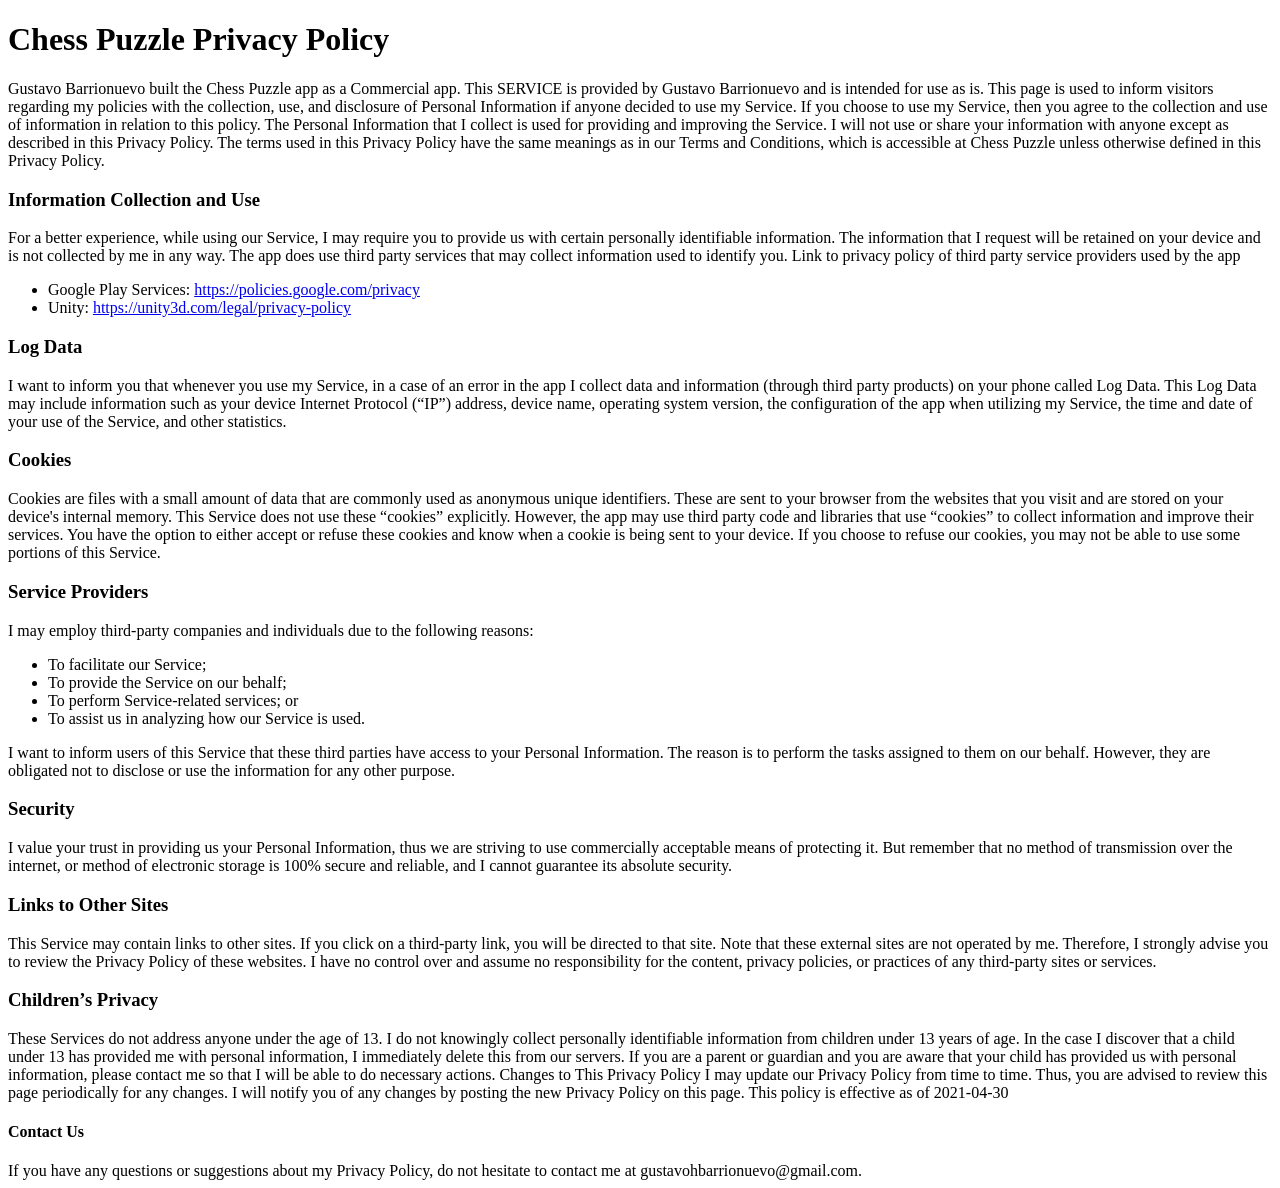
==== chess-puzzle/privacy-policy.html @ 362a65b8 "Create privacy-policy.html" ====
<!DOCTYPE HTML>

<html lang=en>
 <head>
  <meta charset="utf-8" />

  <title>Chess Puzzle - Privacy Policy</title>

  <link rel="stylesheet" href="css/style.css" media="all" type="text/css">

  </head>

 <body>

   <header>
    <h1>Chess Puzzle Privacy Policy</h1>
    </header>


    <article>

     <section>
    Gustavo Barrionuevo built the Chess Puzzle app as a Commercial app. This SERVICE is provided by Gustavo Barrionuevo and is intended for use as is.

    This page is used to inform visitors regarding my policies with the collection, use, and disclosure of Personal Information if anyone decided to use my Service.

    If you choose to use my Service, then you agree to the collection and use of information in relation to this policy. The Personal Information that I collect is used for providing and improving the Service. I will not use or share your information with anyone except as described in this Privacy Policy.

    The terms used in this Privacy Policy have the same meanings as in our Terms and Conditions, which is accessible at Chess Puzzle unless otherwise defined in this Privacy Policy.

     </section>


    <section>

     <h1 id="collection">Information Collection and Use</h1>


     For a better experience, while using our Service, I may require you to provide us with certain personally identifiable information. The information that I request will be retained on your device and is not collected by me in any way.

     The app does use third party services that may collect information used to identify you.

     Link to privacy policy of third party service providers used by the app

     <ul>
       <li>Google Play Services: <a href="https://policies.google.com/privacy">https://policies.google.com/privacy</a> </li>
       <li>Unity: <a href="https://unity3d.com/legal/privacy-policy">https://unity3d.com/legal/privacy-policy</a></li>
     </ul>

     </section>

    <section>

     <h1 id="log">Log Data</h1>


     I want to inform you that whenever you use my Service, in a case of an error in the app I collect data and information (through third party products) on your phone called Log Data. This Log Data may include information such as your device Internet Protocol (“IP”) address, device name, operating system version, the configuration of the app when utilizing my Service, the time and date of your use of the Service, and other statistics.


     </section>

    <section>

     <h1 id="cookies">Cookies</h1>

     Cookies are files with a small amount of data that are commonly used as anonymous unique identifiers. These are sent to your browser from the websites that you visit and are stored on your device's internal memory.
This Service does not use these “cookies” explicitly. However, the app may use third party code and libraries that use “cookies” to collect information and improve their services. You have the option to either accept or refuse these cookies and know when a cookie is being sent to your device. If you choose to refuse our cookies, you may not be able to use some portions of this Service.

     </section>

    <section>

     <h1 id="service-providers">Service Providers</h1>

     I may employ third-party companies and individuals due to the following reasons:

     <ul>
       <li>To facilitate our Service; </li>
       <li>To provide the Service on our behalf;</a></li>
       <li>To perform Service-related services; or</li>
       <li>To assist us in analyzing how our Service is used.</li>
     </ul>

     I want to inform users of this Service that these third parties have access to your Personal Information. The reason is to perform the tasks assigned to them on our behalf. However, they are obligated not to disclose or use the information for any other purpose.

     </section>

     <section>

      <h1 id="security">Security</h1>

I value your trust in providing us your Personal Information, thus we are striving to use commercially acceptable means of protecting it. But remember that no method of transmission over the internet, or method of electronic storage is 100% secure and reliable, and I cannot guarantee its absolute security.

      </section>

      <section>

       <h1 id="links">Links to Other Sites</h1>

This Service may contain links to other sites. If you click on a third-party link, you will be directed to that site. Note that these external sites are not operated by me. Therefore, I strongly advise you to review the Privacy Policy of these websites. I have no control over and assume no responsibility for the content, privacy policies, or practices of any third-party sites or services.
       </section>

       <section>

        <h1 id="children">Children’s Privacy</h1>

        These Services do not address anyone under the age of 13. I do not knowingly collect personally identifiable information from children under 13 years of age. In the case I discover that a child under 13 has provided me with personal information, I immediately delete this from our servers. If you are a parent or guardian and you are aware that your child has provided us with personal information, please contact me so that I will be able to do necessary actions.
        Changes to This Privacy Policy
        I may update our Privacy Policy from time to time. Thus, you are advised to review this page periodically for any changes. I will notify you of any changes by posting the new Privacy Policy on this page.
        This policy is effective as of 2021-04-30


        <section>

         <h1 id="contact">Contact Us</h1>

        If you have any questions or suggestions about my Privacy Policy, do not hesitate to contact me at gustavohbarrionuevo@gmail.com.


    </article>

  </body>

 </html>
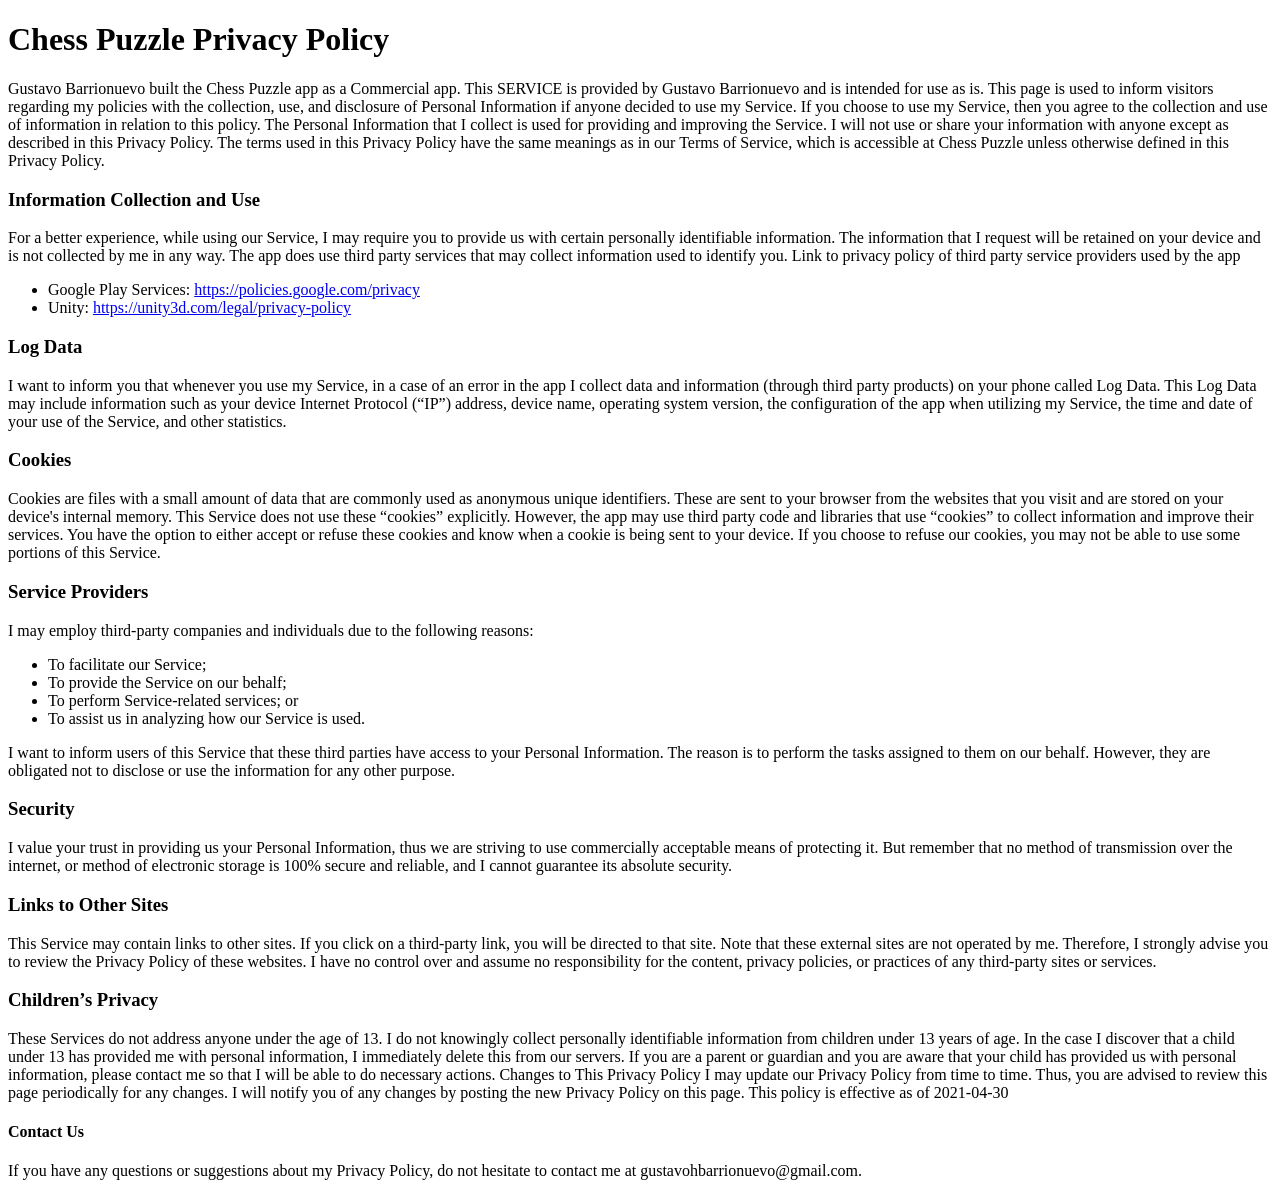
==== commit 755ca98b: "Update privacy-policy.html" ====
--- a/chess-puzzle/privacy-policy.html
+++ b/chess-puzzle/privacy-policy.html
@@ -26,7 +26,7 @@
 
     If you choose to use my Service, then you agree to the collection and use of information in relation to this policy. The Personal Information that I collect is used for providing and improving the Service. I will not use or share your information with anyone except as described in this Privacy Policy.
 
-    The terms used in this Privacy Policy have the same meanings as in our Terms and Conditions, which is accessible at Chess Puzzle unless otherwise defined in this Privacy Policy.
+    The terms used in this Privacy Policy have the same meanings as in our Terms of Service, which is accessible at Chess Puzzle unless otherwise defined in this Privacy Policy.
 
      </section>
 
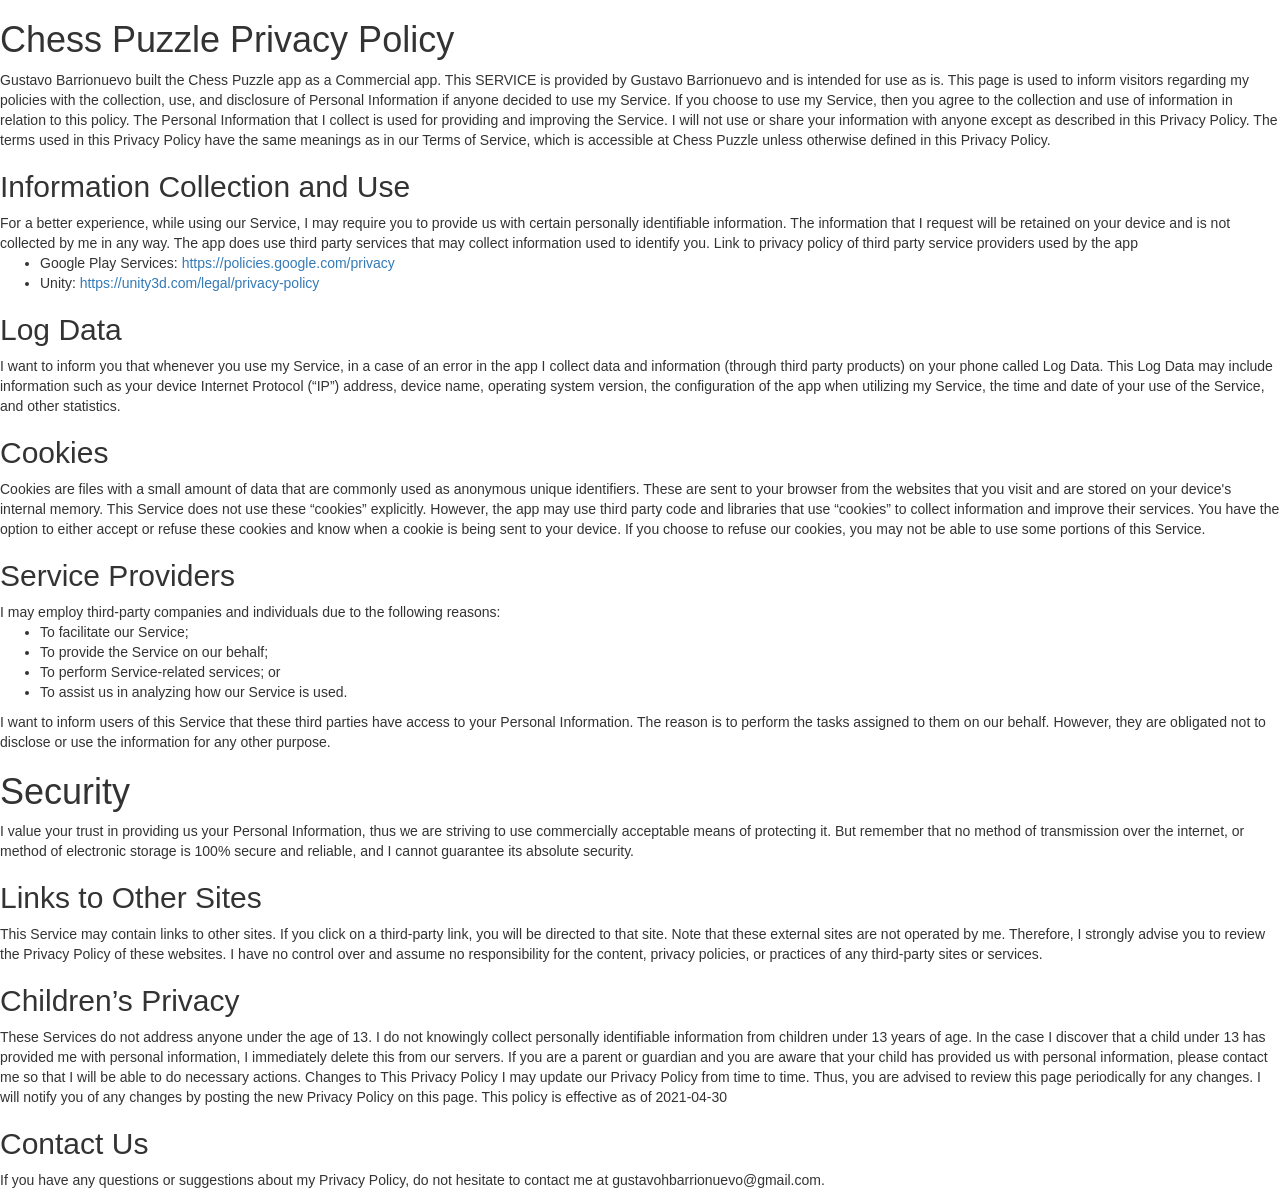
==== commit fa6b3114: "Update privacy-policy.html" ====
--- a/chess-puzzle/privacy-policy.html
+++ b/chess-puzzle/privacy-policy.html
@@ -5,8 +5,10 @@
   <meta charset="utf-8" />
 
   <title>Chess Puzzle - Privacy Policy</title>
-
-  <link rel="stylesheet" href="css/style.css" media="all" type="text/css">
+  <meta name="viewport" content="width=device-width, initial-scale=1">
+    <link rel="stylesheet" href="https://maxcdn.bootstrapcdn.com/bootstrap/3.4.1/css/bootstrap.min.css">
+    <script src="https://ajax.googleapis.com/ajax/libs/jquery/3.5.1/jquery.min.js"></script>
+    <script src="https://maxcdn.bootstrapcdn.com/bootstrap/3.4.1/js/bootstrap.min.js"></script>
 
   </head>
 
@@ -33,7 +35,7 @@
 
     <section>
 
-     <h1 id="collection">Information Collection and Use</h1>
+     <h2 id="collection">Information Collection and Use</h2>
 
 
      For a better experience, while using our Service, I may require you to provide us with certain personally identifiable information. The information that I request will be retained on your device and is not collected by me in any way.
@@ -51,7 +53,7 @@
 
     <section>
 
-     <h1 id="log">Log Data</h1>
+     <h2 id="log">Log Data</h2>
 
 
      I want to inform you that whenever you use my Service, in a case of an error in the app I collect data and information (through third party products) on your phone called Log Data. This Log Data may include information such as your device Internet Protocol (“IP”) address, device name, operating system version, the configuration of the app when utilizing my Service, the time and date of your use of the Service, and other statistics.
@@ -61,7 +63,7 @@
 
     <section>
 
-     <h1 id="cookies">Cookies</h1>
+     <h2 id="cookies">Cookies</h2>
 
      Cookies are files with a small amount of data that are commonly used as anonymous unique identifiers. These are sent to your browser from the websites that you visit and are stored on your device's internal memory.
 This Service does not use these “cookies” explicitly. However, the app may use third party code and libraries that use “cookies” to collect information and improve their services. You have the option to either accept or refuse these cookies and know when a cookie is being sent to your device. If you choose to refuse our cookies, you may not be able to use some portions of this Service.
@@ -70,7 +72,7 @@
 
     <section>
 
-     <h1 id="service-providers">Service Providers</h1>
+     <h2 id="service-providers">Service Providers</h2>
 
      I may employ third-party companies and individuals due to the following reasons:
 
@@ -95,14 +97,14 @@
 
       <section>
 
-       <h1 id="links">Links to Other Sites</h1>
+       <h2 id="links">Links to Other Sites</h2>
 
 This Service may contain links to other sites. If you click on a third-party link, you will be directed to that site. Note that these external sites are not operated by me. Therefore, I strongly advise you to review the Privacy Policy of these websites. I have no control over and assume no responsibility for the content, privacy policies, or practices of any third-party sites or services.
        </section>
 
        <section>
 
-        <h1 id="children">Children’s Privacy</h1>
+        <h2 id="children">Children’s Privacy</h2>
 
         These Services do not address anyone under the age of 13. I do not knowingly collect personally identifiable information from children under 13 years of age. In the case I discover that a child under 13 has provided me with personal information, I immediately delete this from our servers. If you are a parent or guardian and you are aware that your child has provided us with personal information, please contact me so that I will be able to do necessary actions.
         Changes to This Privacy Policy
@@ -112,7 +114,7 @@
 
         <section>
 
-         <h1 id="contact">Contact Us</h1>
+         <h2 id="contact">Contact Us</h2>
 
         If you have any questions or suggestions about my Privacy Policy, do not hesitate to contact me at gustavohbarrionuevo@gmail.com.
 
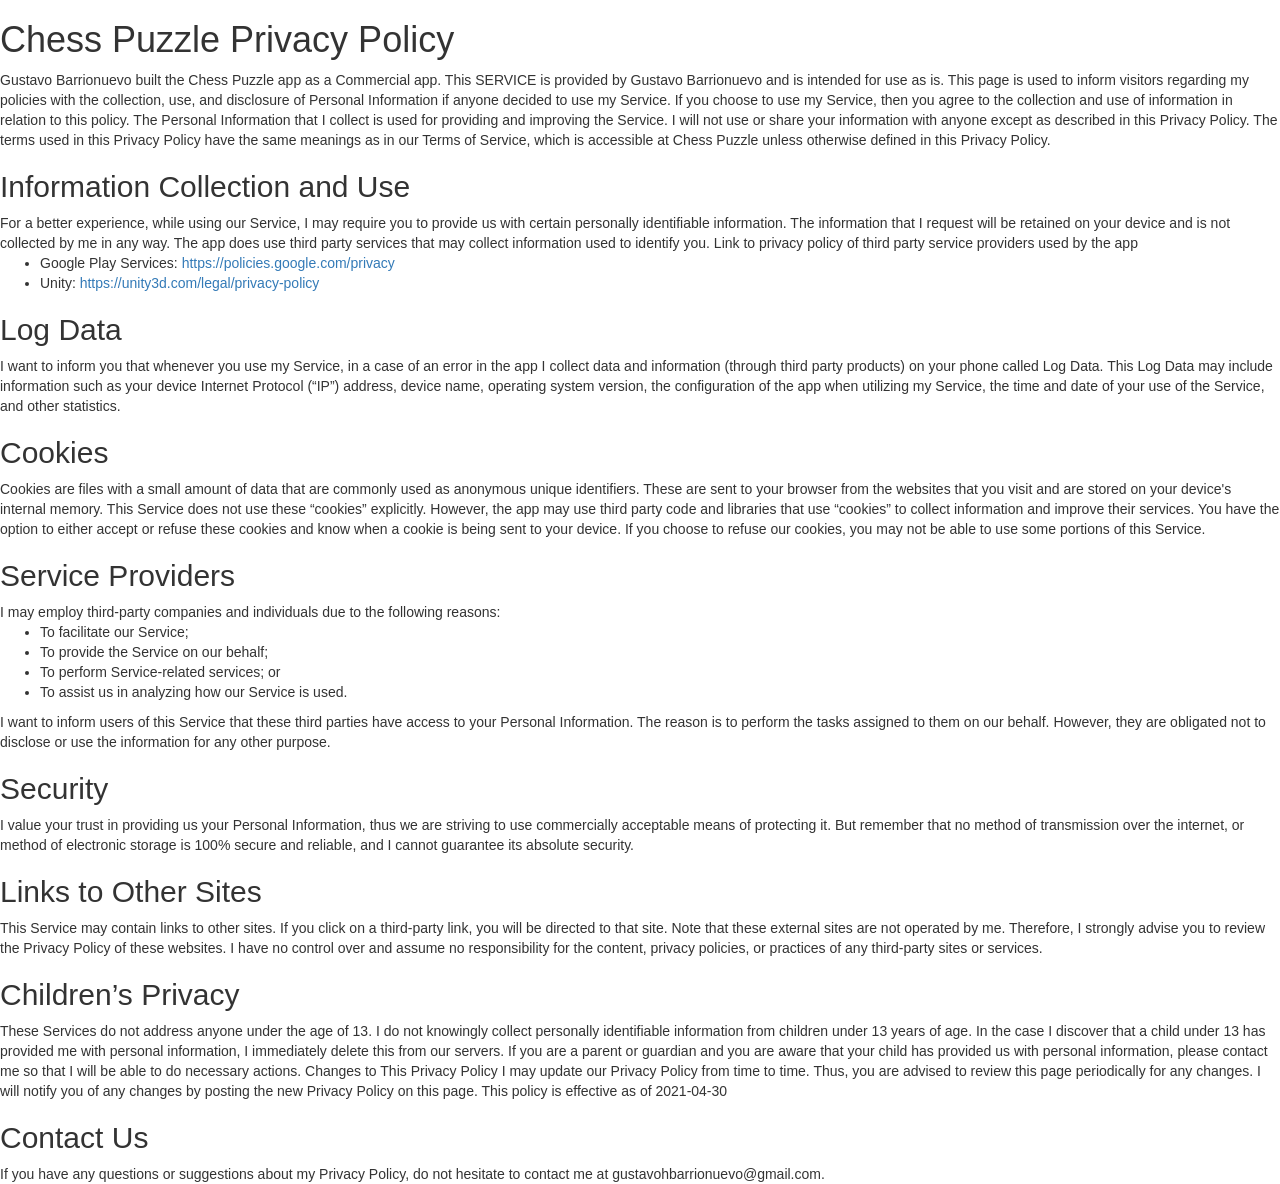
==== commit 4426fbef: "Update privacy-policy.html" ====
--- a/chess-puzzle/privacy-policy.html
+++ b/chess-puzzle/privacy-policy.html
@@ -89,7 +89,7 @@
 
      <section>
 
-      <h1 id="security">Security</h1>
+      <h2 id="security">Security</h2>
 
 I value your trust in providing us your Personal Information, thus we are striving to use commercially acceptable means of protecting it. But remember that no method of transmission over the internet, or method of electronic storage is 100% secure and reliable, and I cannot guarantee its absolute security.
 
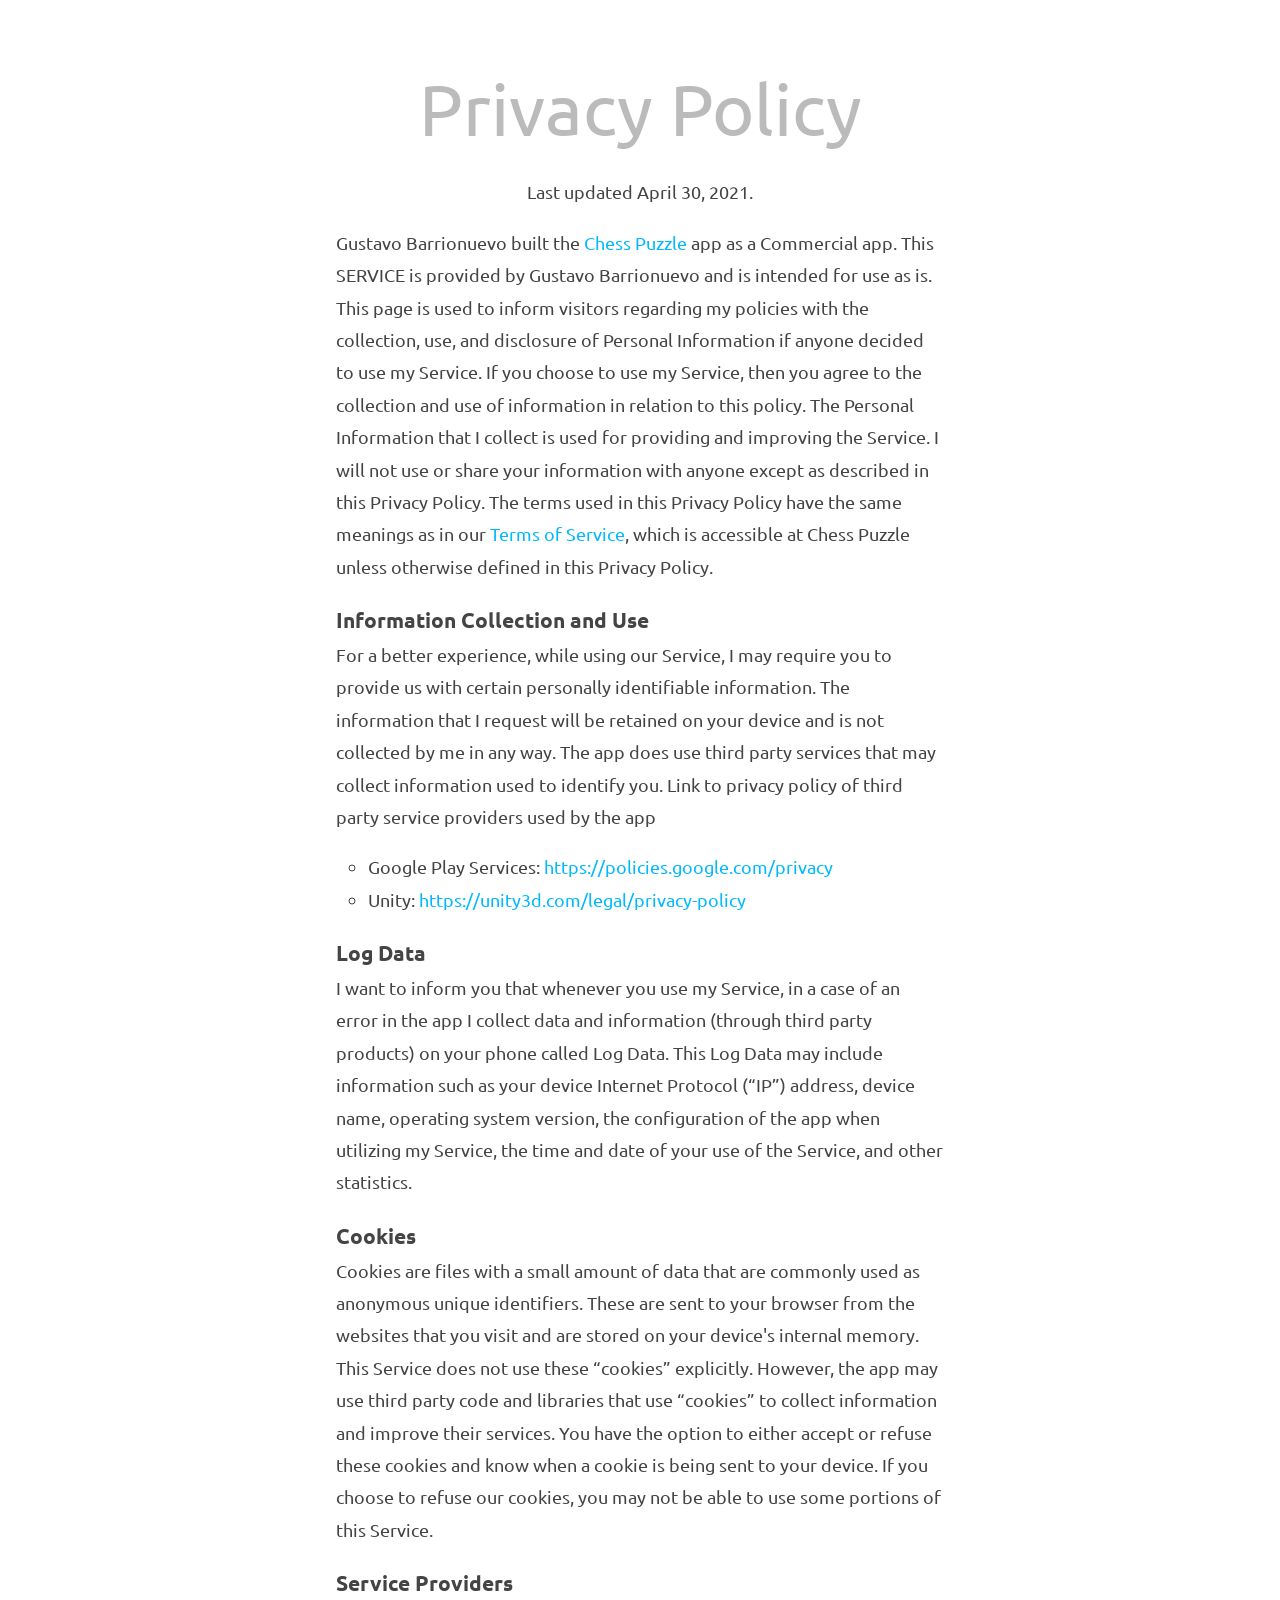
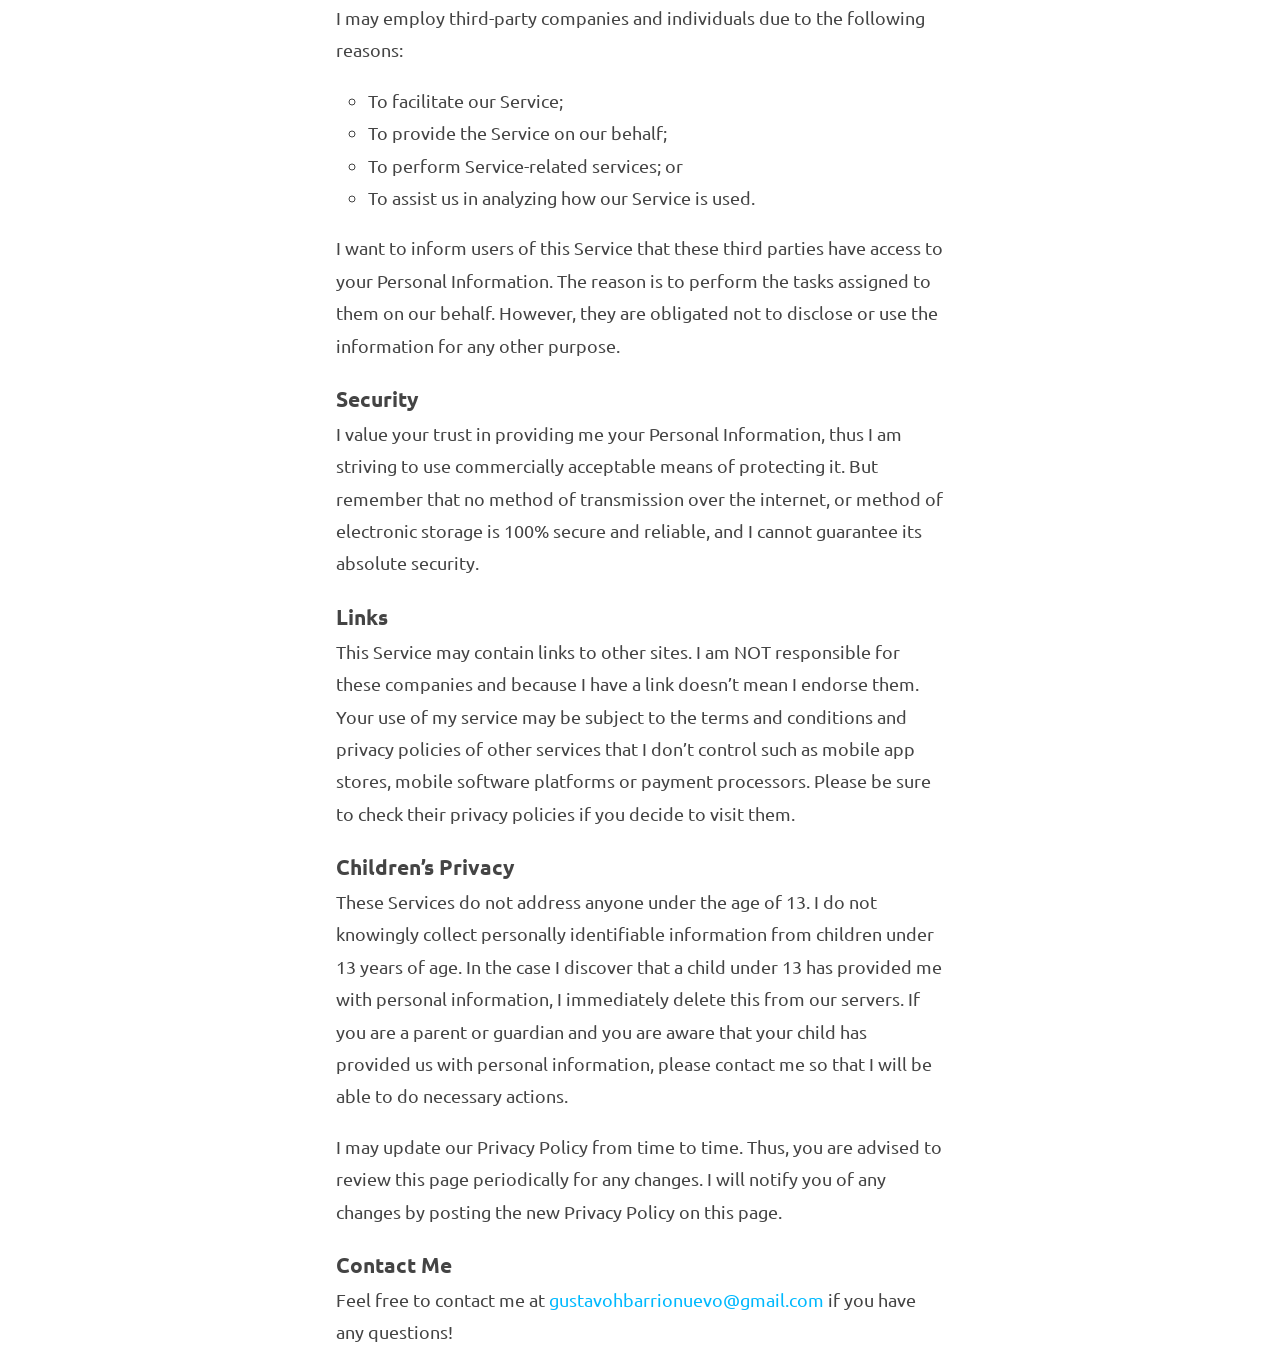
==== commit 5e0d4cc1: "Update privacy-policy.html" ====
--- a/chess-puzzle/privacy-policy.html
+++ b/chess-puzzle/privacy-policy.html
@@ -1,126 +1,124 @@
-<!DOCTYPE HTML>
+<!DOCTYPE HTML PUBLIC "-//W3C//DTD HTML 4.01 Transitional//EN" "http://www.w3.org/TR/html4/loose.dtd">
+<!-- YouTube embed doesn't work with strict.dtd! -->
+<html>
+	<head>
+		<meta http-equiv="Content-Type" content="text/html; charset=utf-8">
+		<title>Chess Puzzle Privacy Policy</title>
+		<link rel="stylesheet" type="text/css" media="screen" href="https://gustavohb.github.io/style.css">
+		<link rel="stylesheet" type="text/css" href="https://fonts.googleapis.com/css?family=Ubuntu:400,700">
+		<meta name="viewport" content="width=device-width, initial-scale=1">
+		<style type="text/css">
+		</style>
+	</head>
+	<body>
 
-<html lang=en>
- <head>
-  <meta charset="utf-8" />
+		<div class="center">
+			<h1>Privacy Policy</h1>
+			<br>
+			<p>Last updated April 30, 2021.</p>
+		</div>
+		<div>
 
-  <title>Chess Puzzle - Privacy Policy</title>
-  <meta name="viewport" content="width=device-width, initial-scale=1">
-    <link rel="stylesheet" href="https://maxcdn.bootstrapcdn.com/bootstrap/3.4.1/css/bootstrap.min.css">
-    <script src="https://ajax.googleapis.com/ajax/libs/jquery/3.5.1/jquery.min.js"></script>
-    <script src="https://maxcdn.bootstrapcdn.com/bootstrap/3.4.1/js/bootstrap.min.js"></script>
+			<p>
+                Gustavo Barrionuevo built the <a href="https://play.google.com/store/apps/details?id=com.GustavoBarrionuevo.ChessPuzzle">Chess Puzzle</a>
+                app as a Commercial app. This SERVICE is provided by Gustavo Barrionuevo and is intended for use as is.
+                This page is used to inform visitors regarding my policies with the collection,
+                use, and disclosure of Personal Information if anyone decided to use my Service.
+                If you choose to use my Service, then you agree to the collection and use of information
+                in relation to this policy. The Personal Information that I collect is used for providing
+                and improving the Service. I will not use or share your information with anyone except
+                as described in this Privacy Policy.
+                The terms used in this Privacy Policy have the same meanings as in our
+                <a href="https://gustavohb.github.io/chess-puzzle/terms-of-service">Terms of Service</a>,
+                which is accessible at Chess Puzzle unless otherwise defined in this Privacy Policy.
+			</p>
 
-  </head>
+            <h3>Information Collection and Use</h3>
+            <p>
+                For a better experience, while using our Service, I may require you to provide us with
+                certain personally identifiable information. The information that I request will be
+                retained on your device and is not collected by me in any way.
+                The app does use third party services that may collect information used to identify you.
+                Link to privacy policy of third party service providers used by the app
+            </p>
+            <ul>
+              <li>Google Play Services: <a href="https://policies.google.com/privacy">https://policies.google.com/privacy</a> </li>
+              <li>Unity: <a href="https://unity3d.com/legal/privacy-policy">https://unity3d.com/legal/privacy-policy</a></li>
+            </ul>
 
- <body>
+            <h3>Log Data</h3>
+            <p>
+                I want to inform you that whenever you use my Service, in a case of an error in the app I collect
+                data and information (through third party products) on your phone called Log Data. This Log Data may
+                include information such as your device Internet Protocol (“IP”) address, device name,
+                operating system version, the configuration of the app when utilizing my Service,
+                the time and date of your use of the Service, and other statistics.
+            </p>
 
-   <header>
-    <h1>Chess Puzzle Privacy Policy</h1>
-    </header>
+            <h3>Cookies</h3>
+            <p>
+                Cookies are files with a small amount of data that are commonly used as anonymous unique identifiers.
+                These are sent to your browser from the websites that you visit and are stored on your device's internal memory.
+                This Service does not use these “cookies” explicitly. However, the app may use third party code and
+                libraries that use “cookies” to collect information and improve their services. You have the option
+                to either accept or refuse these cookies and know when a cookie is being sent to your device.
+                If you choose to refuse our cookies, you may not be able to use some portions of this Service.
+            </p>
 
+            <h3>Service Providers</h3>
+            <p>
+                I may employ third-party companies and individuals due to the following reasons:
+            </p>
+            <ul>
+                <li>To facilitate our Service; </li>
+                <li>To provide the Service on our behalf;</a></li>
+                <li>To perform Service-related services; or</li>
+                <li>To assist us in analyzing how our Service is used.</li>
+            </ul>
+            <p>
+                I want to inform users of this Service that these third parties have access to your
+                Personal Information. The reason is to perform the tasks assigned to them on our behalf.
+                However, they are obligated not to disclose or use the information for any other purpose.
+            </p>
 
-    <article>
+            <h3>Security</h3>
+            <p>
+                I value your trust in providing me your Personal Information, thus I am striving to use commercially
+                acceptable means of protecting it.
+                But remember that no method of transmission over the internet, or method of electronic storage is
+                100% secure and reliable, and I cannot guarantee its absolute security.
+            </p>
 
-     <section>
-    Gustavo Barrionuevo built the Chess Puzzle app as a Commercial app. This SERVICE is provided by Gustavo Barrionuevo and is intended for use as is.
+            <h3>Links</h3>
+            <p>
+                This Service may contain links to other sites. I am NOT responsible for these companies and because
+                I have a link doesn’t mean I endorse them. Your use of my service may be subject to the terms and
+                conditions and privacy policies of other services that I don’t control such as mobile app stores,
+                mobile software platforms or payment processors.
+                Please be sure to check their privacy policies if you decide to visit them.
+            </p>
 
-    This page is used to inform visitors regarding my policies with the collection, use, and disclosure of Personal Information if anyone decided to use my Service.
+            <h3>Children’s Privacy</h3>
+            <p>
+                These Services do not address anyone under the age of 13. I do not knowingly collect personally
+                identifiable information from children under 13 years of age. In the case I discover that a
+                child under 13 has provided me with personal information, I immediately delete this from our
+                servers. If you are a parent or guardian and you are aware that your child has provided us
+                with personal information, please contact me so that I will be able to do necessary actions.
+            </p>
 
-    If you choose to use my Service, then you agree to the collection and use of information in relation to this policy. The Personal Information that I collect is used for providing and improving the Service. I will not use or share your information with anyone except as described in this Privacy Policy.
+            <p>
+                I may update our Privacy Policy from time to time. Thus, you are advised to review this page
+                periodically for any changes. I will notify you of any changes by posting the new
+                Privacy Policy on this page.
+            </p>
 
-    The terms used in this Privacy Policy have the same meanings as in our Terms of Service, which is accessible at Chess Puzzle unless otherwise defined in this Privacy Policy.
-
-     </section>
-
-
-    <section>
-
-     <h2 id="collection">Information Collection and Use</h2>
-
-
-     For a better experience, while using our Service, I may require you to provide us with certain personally identifiable information. The information that I request will be retained on your device and is not collected by me in any way.
-
-     The app does use third party services that may collect information used to identify you.
-
-     Link to privacy policy of third party service providers used by the app
-
-     <ul>
-       <li>Google Play Services: <a href="https://policies.google.com/privacy">https://policies.google.com/privacy</a> </li>
-       <li>Unity: <a href="https://unity3d.com/legal/privacy-policy">https://unity3d.com/legal/privacy-policy</a></li>
-     </ul>
-
-     </section>
-
-    <section>
-
-     <h2 id="log">Log Data</h2>
-
-
-     I want to inform you that whenever you use my Service, in a case of an error in the app I collect data and information (through third party products) on your phone called Log Data. This Log Data may include information such as your device Internet Protocol (“IP”) address, device name, operating system version, the configuration of the app when utilizing my Service, the time and date of your use of the Service, and other statistics.
-
-
-     </section>
-
-    <section>
-
-     <h2 id="cookies">Cookies</h2>
-
-     Cookies are files with a small amount of data that are commonly used as anonymous unique identifiers. These are sent to your browser from the websites that you visit and are stored on your device's internal memory.
-This Service does not use these “cookies” explicitly. However, the app may use third party code and libraries that use “cookies” to collect information and improve their services. You have the option to either accept or refuse these cookies and know when a cookie is being sent to your device. If you choose to refuse our cookies, you may not be able to use some portions of this Service.
-
-     </section>
-
-    <section>
-
-     <h2 id="service-providers">Service Providers</h2>
-
-     I may employ third-party companies and individuals due to the following reasons:
-
-     <ul>
-       <li>To facilitate our Service; </li>
-       <li>To provide the Service on our behalf;</a></li>
-       <li>To perform Service-related services; or</li>
-       <li>To assist us in analyzing how our Service is used.</li>
-     </ul>
-
-     I want to inform users of this Service that these third parties have access to your Personal Information. The reason is to perform the tasks assigned to them on our behalf. However, they are obligated not to disclose or use the information for any other purpose.
-
-     </section>
-
-     <section>
-
-      <h2 id="security">Security</h2>
-
-I value your trust in providing us your Personal Information, thus we are striving to use commercially acceptable means of protecting it. But remember that no method of transmission over the internet, or method of electronic storage is 100% secure and reliable, and I cannot guarantee its absolute security.
-
-      </section>
-
-      <section>
-
-       <h2 id="links">Links to Other Sites</h2>
-
-This Service may contain links to other sites. If you click on a third-party link, you will be directed to that site. Note that these external sites are not operated by me. Therefore, I strongly advise you to review the Privacy Policy of these websites. I have no control over and assume no responsibility for the content, privacy policies, or practices of any third-party sites or services.
-       </section>
-
-       <section>
-
-        <h2 id="children">Children’s Privacy</h2>
-
-        These Services do not address anyone under the age of 13. I do not knowingly collect personally identifiable information from children under 13 years of age. In the case I discover that a child under 13 has provided me with personal information, I immediately delete this from our servers. If you are a parent or guardian and you are aware that your child has provided us with personal information, please contact me so that I will be able to do necessary actions.
-        Changes to This Privacy Policy
-        I may update our Privacy Policy from time to time. Thus, you are advised to review this page periodically for any changes. I will notify you of any changes by posting the new Privacy Policy on this page.
-        This policy is effective as of 2021-04-30
-
-
-        <section>
-
-         <h2 id="contact">Contact Us</h2>
-
-        If you have any questions or suggestions about my Privacy Policy, do not hesitate to contact me at gustavohbarrionuevo@gmail.com.
-
-
-    </article>
-
-  </body>
-
- </html>
+            <h3>Contact Me</h3>
+			<p>
+				Feel free to contact me
+				at <a href="mailto:gustavohbarrionuevo@gmail.com">gustavohbarrionuevo@gmail.com</a> if you
+				have any questions!
+			</p>
+		</div>
+	</body>
+</html>
